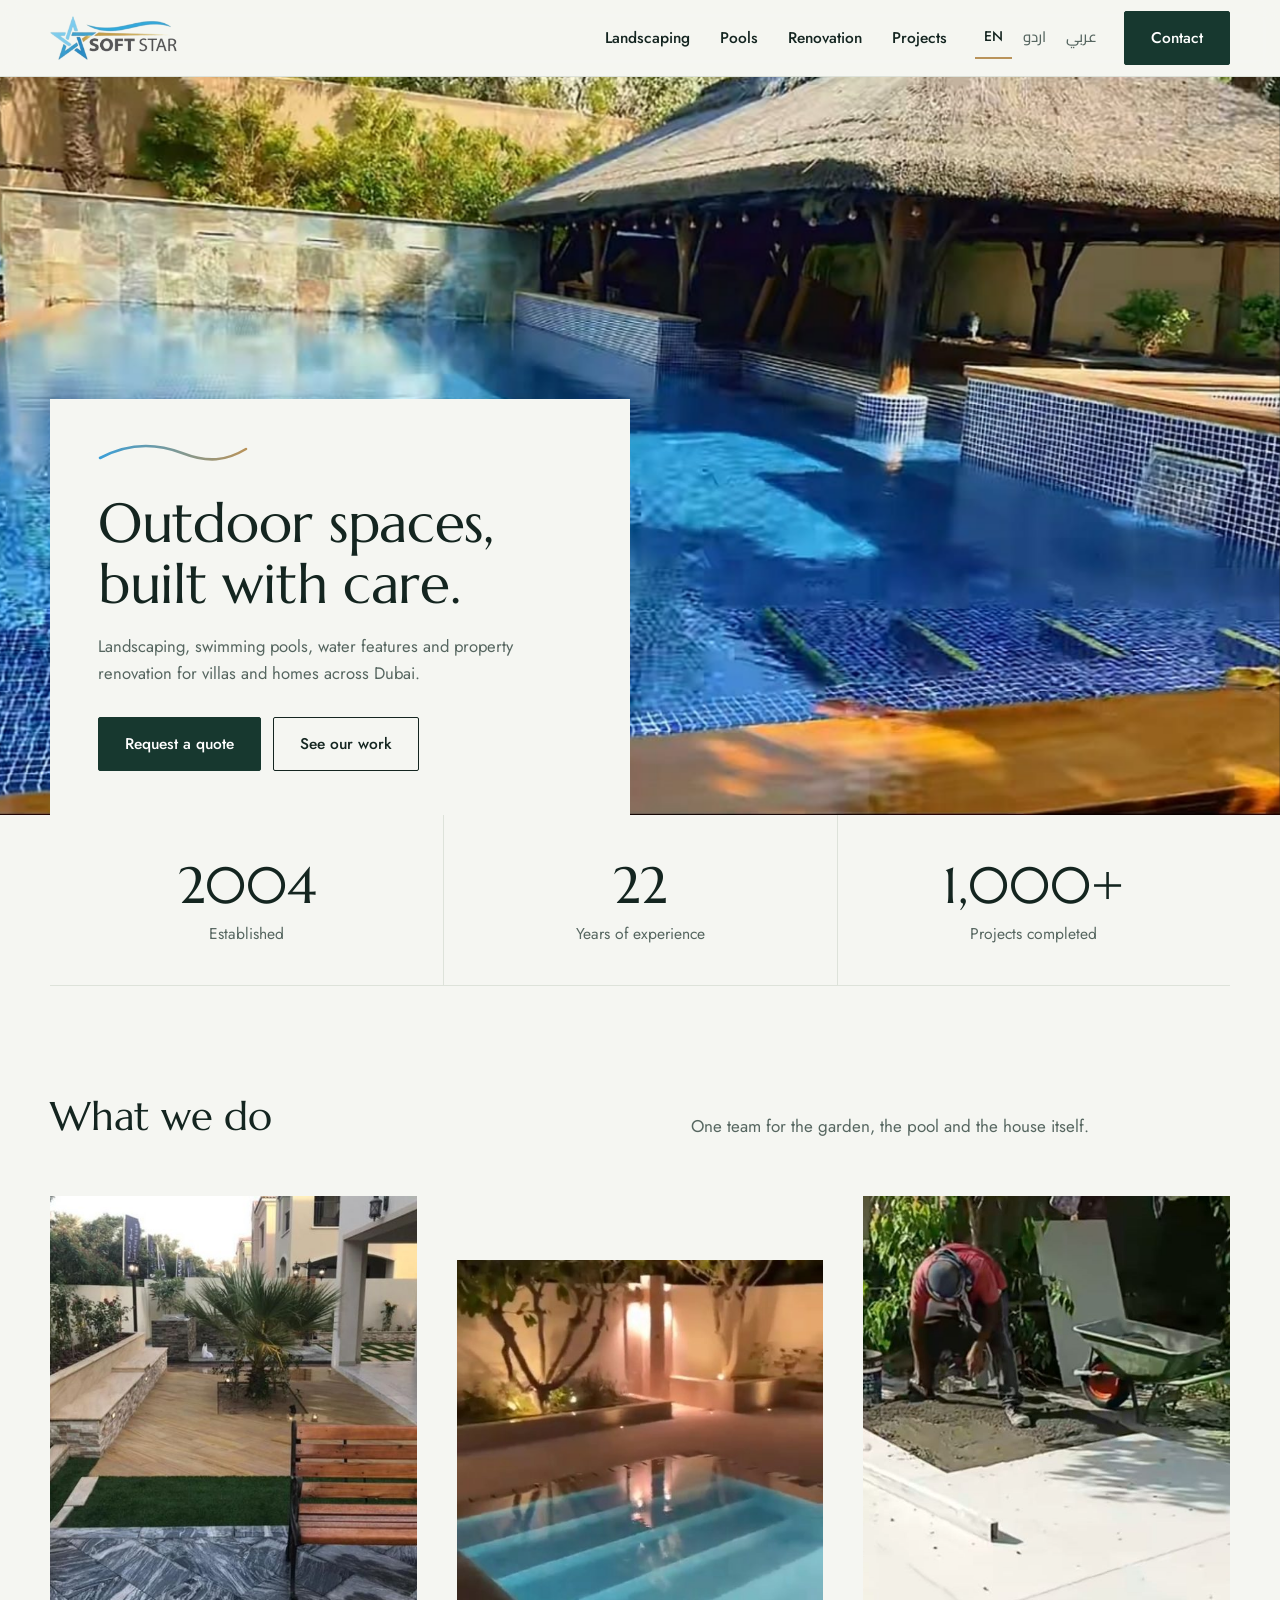
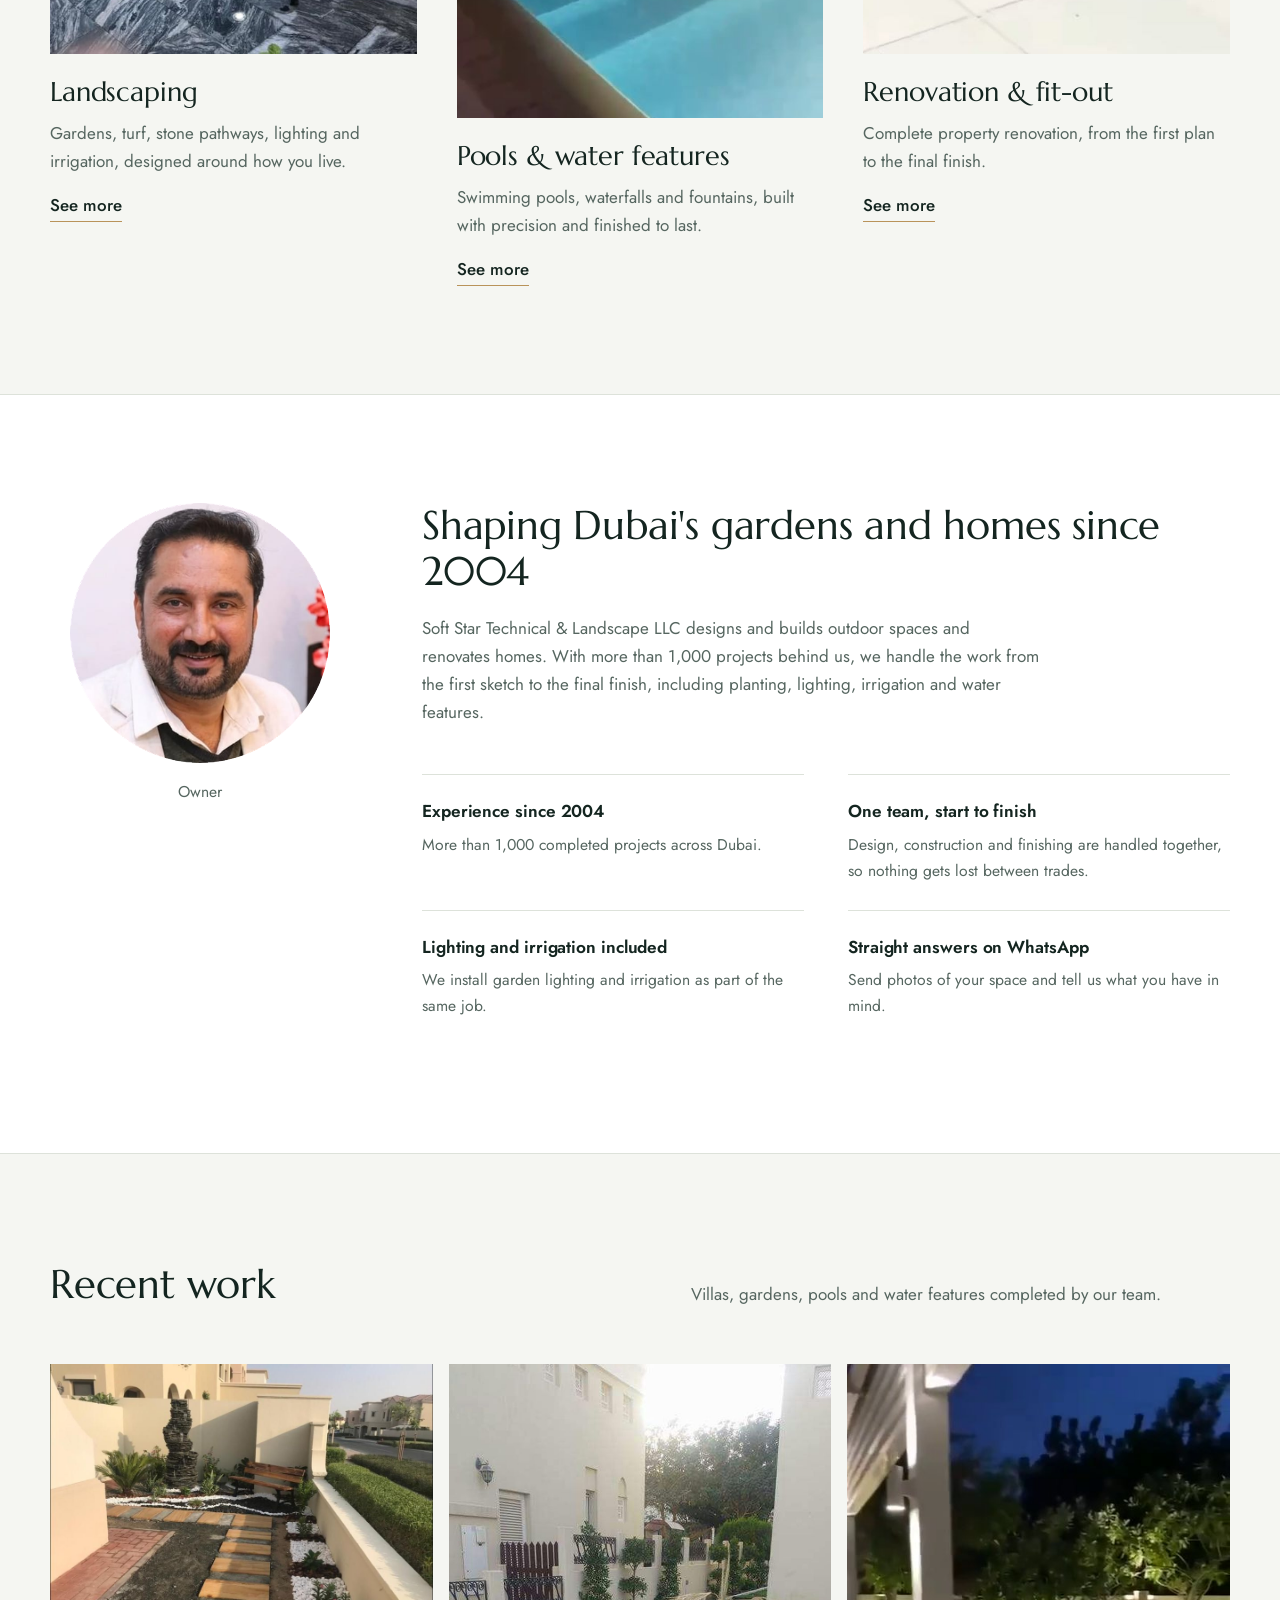
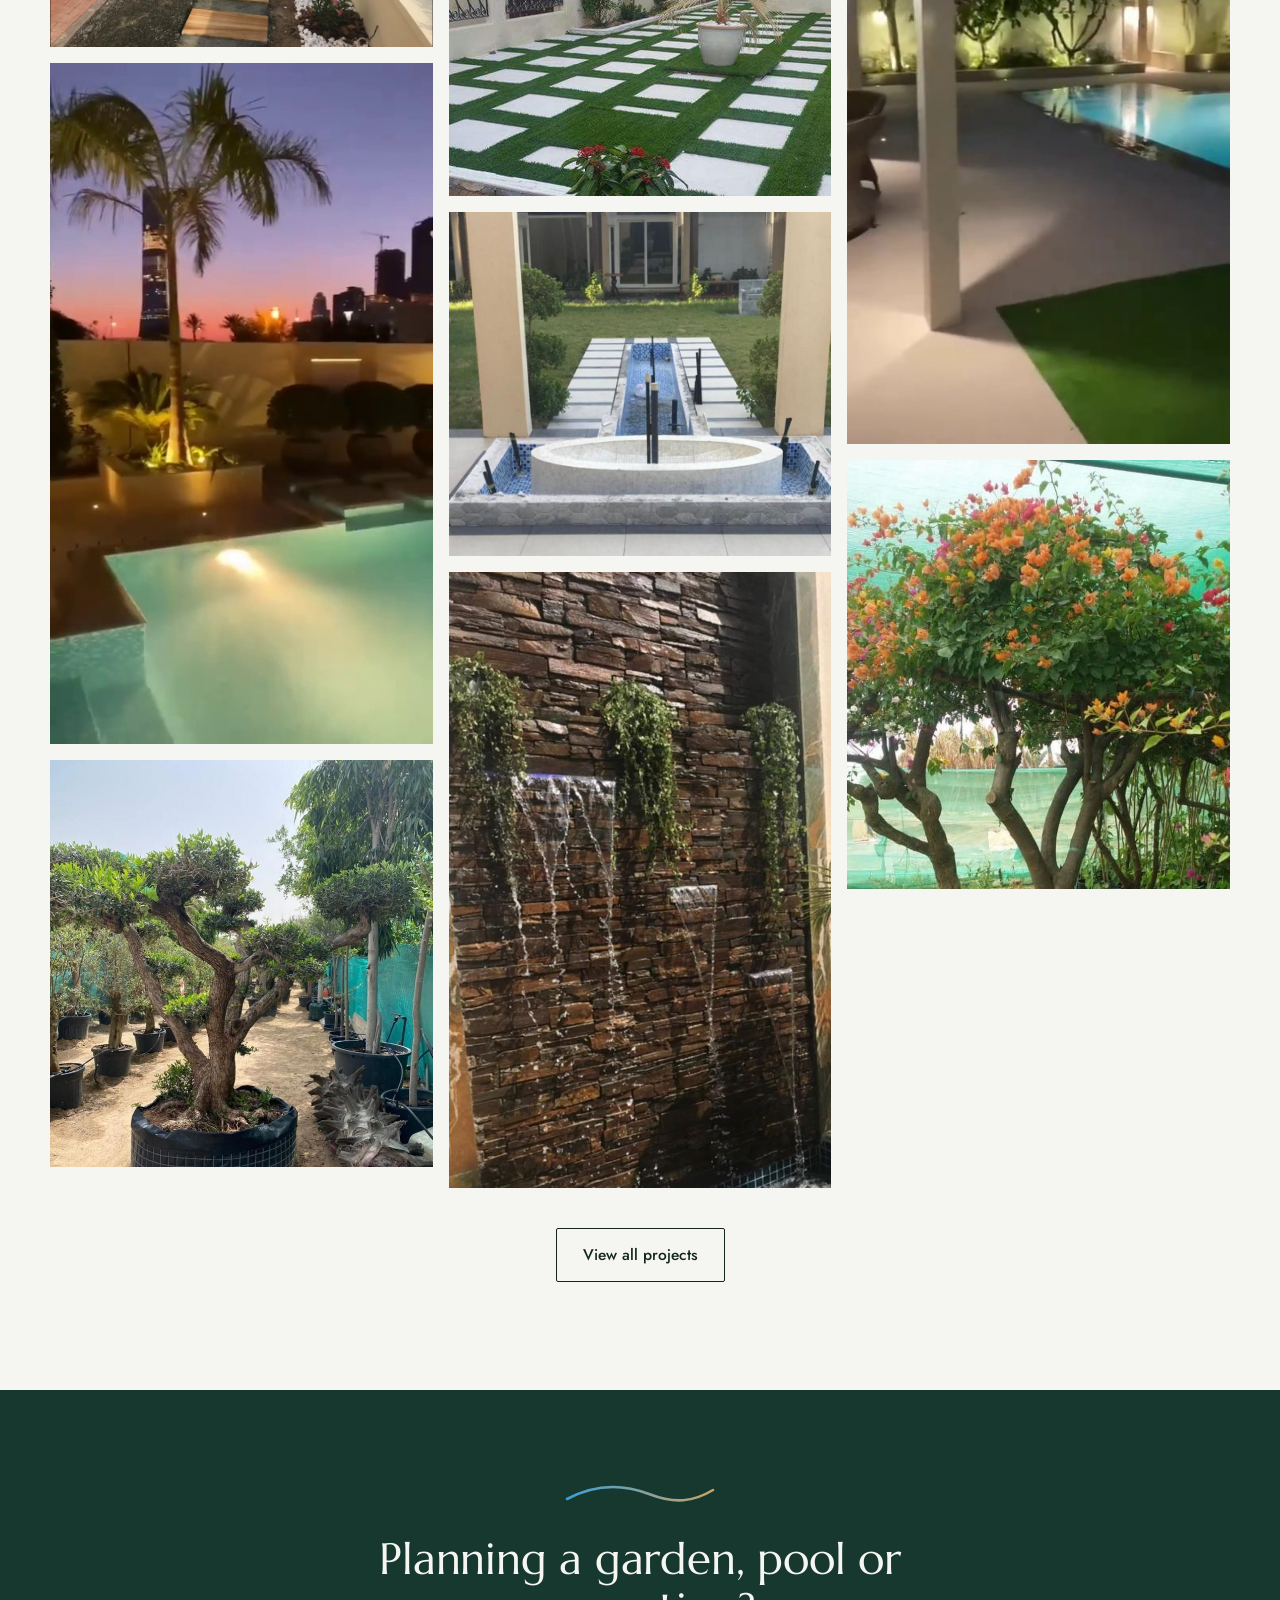
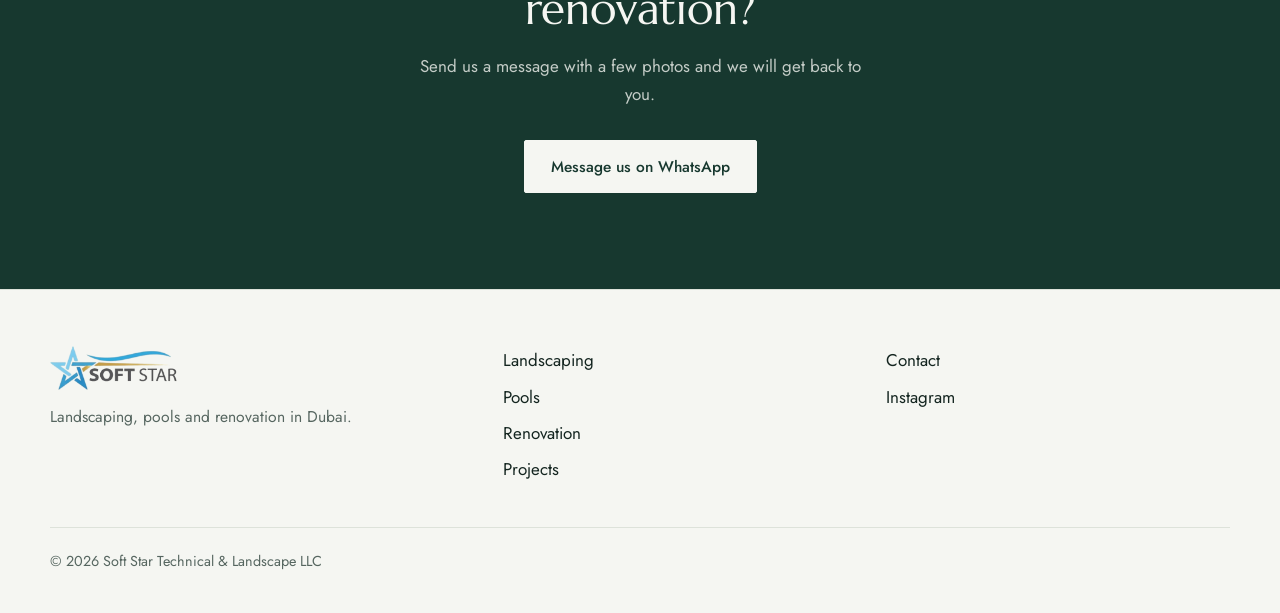
==== index.html @ 7d05a7c5 "Add files via upload" ====
<!DOCTYPE html>
<html lang="en" dir="ltr">
<head>
<meta charset="utf-8">
<meta name="viewport" content="width=device-width, initial-scale=1, viewport-fit=cover">
<title>Soft Star | Landscaping, Pools &amp; Renovation in Dubai</title>
<meta name="description" content="Soft Star Technical &amp; Landscape LLC: landscaping, swimming pools, water features and property renovation in Dubai since 2004.">
<link rel="icon" type="image/png" href="[data-uri]">
<link rel="preconnect" href="https://fonts.googleapis.com">
<link rel="preconnect" href="https://fonts.gstatic.com" crossorigin>
<link href="https://fonts.googleapis.com/css2?family=Cairo:wght@400;600;700&family=Jost:wght@300;400;500;600&family=Marcellus&family=Noto+Nastaliq+Urdu:wght@400;600&display=swap" rel="stylesheet">
<style>
:root{
  box-sizing:border-box;
  padding-top:env(safe-area-inset-top,0px);
  padding-bottom:env(safe-area-inset-bottom,0px);
  --bg:#F5F6F2; --surface:#FFFFFF; --ink:#142520; --muted:#566660; --line:#DDE2DA;
  --btn-bg:#17382F; --btn-ink:#FFFFFF; --band:#17382F; --band-ink:#F5F6F2;
  --aqua:#3B9FD8; --sand:#B9935A;
  --f-display:"Marcellus","Times New Roman",Georgia,serif;
  --f-body:"Jost","Helvetica Neue",Arial,sans-serif;
  --lh-body:1.65; --h1-scale:1;
}
@media (prefers-color-scheme: dark){
  :root:not([data-theme="light"]){
    --bg:#0E1815; --surface:#13211D; --ink:#EEF1EC; --muted:#A5B3AC; --line:#26362F;
    --btn-bg:#C9A468; --btn-ink:#14211D; --band:#0A1210; --band-ink:#EEF1EC;
  }
}
:root[data-theme="dark"]{
  --bg:#0E1815; --surface:#13211D; --ink:#EEF1EC; --muted:#A5B3AC; --line:#26362F;
  --btn-bg:#C9A468; --btn-ink:#14211D; --band:#0A1210; --band-ink:#EEF1EC;
}
html[lang="ar"]{ --f-display:"Cairo","Segoe UI",Tahoma,sans-serif; --f-body:"Cairo","Segoe UI",Tahoma,sans-serif; --lh-body:1.8; --h1-scale:.86; }
html[lang="ur"]{ --f-display:"Noto Nastaliq Urdu","Noto Naskh Arabic","Segoe UI",serif; --f-body:"Noto Nastaliq Urdu","Noto Naskh Arabic","Segoe UI",serif; --lh-body:2.15; --h1-scale:.72; }

*,*::before,*::after{box-sizing:inherit}
html{scroll-behavior:smooth;scroll-padding-top:calc(env(safe-area-inset-top,0px) + 84px);-webkit-text-size-adjust:100%}
body{margin:0;background:var(--bg);color:var(--ink);font-family:var(--f-body);font-size:17px;line-height:var(--lh-body);-webkit-font-smoothing:antialiased}
img{display:block;max-width:100%}
a{color:inherit}
h1,h2,h3{font-family:var(--f-display);font-weight:400;margin:0;letter-spacing:-.005em}
html[lang="ar"] h1,html[lang="ar"] h2,html[lang="ar"] h3{font-weight:600;letter-spacing:0}
html[lang="ur"] h1,html[lang="ur"] h2,html[lang="ur"] h3{letter-spacing:0}
p{margin:0}
:focus-visible{outline:2px solid var(--aqua);outline-offset:3px}
.wrap{width:min(1180px,100% - 48px);margin-inline:auto}

/* header */
.site-header{position:sticky;top:env(safe-area-inset-top,0px);z-index:50;background:color-mix(in srgb,var(--bg) 93%,transparent);backdrop-filter:blur(10px);-webkit-backdrop-filter:blur(10px);border-bottom:1px solid var(--line)}
.bar{display:flex;align-items:center;gap:28px;min-height:76px}
.brand{display:flex;align-items:center;flex:none;text-decoration:none}
.brand img{height:44px;width:auto}
:root[data-theme="dark"] .brand img,
:root[data-theme="dark"] .foot-logo img{background:#F5F6F2;padding:6px 10px;border-radius:2px}
@media (prefers-color-scheme: dark){
  :root:not([data-theme="light"]) .brand img,
  :root:not([data-theme="light"]) .foot-logo img{background:#F5F6F2;padding:6px 10px;border-radius:2px}
}
.nav{display:flex;align-items:center;gap:30px;margin-inline-start:auto}
.nav a{text-decoration:none;font-size:15.5px;font-weight:500;color:var(--ink);padding:6px 0;border-bottom:1px solid transparent}
.nav a:hover,.nav a[aria-current="page"]{border-bottom-color:var(--sand)}
.tools{display:flex;align-items:center;gap:18px}
.lang{display:flex;align-items:center;gap:2px}
.lang button{font:inherit;font-size:14px;font-weight:500;background:none;border:0;color:var(--muted);padding:8px 9px;cursor:pointer;border-bottom:2px solid transparent}
.lang button[aria-pressed="true"]{color:var(--ink);border-bottom-color:var(--sand)}
.lang button[data-lang="ar"],.lang button[data-lang="ur"]{font-family:"Cairo","Noto Naskh Arabic",sans-serif;font-size:15px}
.btn{display:inline-block;font-family:var(--f-body);font-size:15.5px;font-weight:500;text-decoration:none;background:var(--btn-bg);color:var(--btn-ink);padding:13px 26px;border-radius:2px;border:1px solid var(--btn-bg);cursor:pointer;transition:background-color .2s,color .2s}
.btn:hover{background:transparent;color:var(--ink)}
.btn.ghost{background:transparent;color:var(--ink);border-color:var(--ink)}
.btn.ghost:hover{background:var(--ink);color:var(--bg)}
.burger{display:none;background:none;border:1px solid var(--line);border-radius:2px;width:44px;height:44px;cursor:pointer;color:var(--ink)}
.burger span,.burger span::before,.burger span::after{display:block;width:18px;height:2px;background:currentColor;margin:auto;position:relative;content:""}
.burger span::before{position:absolute;top:-6px;left:0}
.burger span::after{position:absolute;top:6px;left:0}

/* hero */
.hero{position:relative;overflow:hidden;background:#0c1b17}
.hero-img{width:100%;height:clamp(520px,82vh,780px);object-fit:cover;object-position:center 38%;animation:settle 2.6s cubic-bezier(.2,.7,.2,1) both}
@keyframes settle{from{transform:scale(1.07)}to{transform:scale(1)}}
.hero-panel{position:absolute;bottom:0;left:max(24px,calc((100vw - 1180px)/2));width:min(580px,calc(100% - 48px));background:var(--bg);padding:46px 48px 44px}
.swoosh{width:150px;height:18px;margin-bottom:22px;overflow:visible}
.swoosh path{fill:none;stroke:url(#sw);stroke-width:2.6;stroke-linecap:round;stroke-dasharray:260;stroke-dashoffset:260;animation:draw 1.8s .5s cubic-bezier(.4,.1,.2,1) forwards}
@keyframes draw{to{stroke-dashoffset:0}}
[dir="rtl"] .swoosh{transform:scaleX(-1)}
.hero h1{font-size:calc(clamp(2.3rem,4.3vw,3.9rem) * var(--h1-scale));line-height:1.1}
html[lang="ur"] .hero h1{line-height:1.7}
.hero .sub{margin-top:18px;color:var(--muted);font-size:1.04rem;max-width:46ch}
.hero .cta{margin-top:30px;display:flex;flex-wrap:wrap;gap:12px}

/* stats */
.stats{display:grid;grid-template-columns:repeat(3,1fr);border-bottom:1px solid var(--line)}
.stat{padding:42px 16px 38px;text-align:center}
.stat + .stat{border-inline-start:1px solid var(--line)}
.stat b{display:block;direction:ltr;unicode-bidi:isolate;font-family:"Marcellus","Times New Roman",serif;font-weight:400;font-size:clamp(2.2rem,4vw,3.3rem);line-height:1.1}
.stat span{display:block;margin-top:8px;color:var(--muted);font-size:.98rem}

/* sections */
.section{padding:108px 0}
.section-head{display:grid;grid-template-columns:1.1fr 1fr;gap:48px;align-items:end;margin-bottom:56px}
.section-head h2,.about h2{font-size:clamp(1.9rem,3.1vw,2.9rem);line-height:1.15}
html[lang="ur"] .section-head h2,html[lang="ur"] .about h2{line-height:1.7}
.section-head p{color:var(--muted)}

/* services */
.svc-grid{display:grid;grid-template-columns:repeat(3,1fr);gap:40px}
.svc figure{margin:0 0 22px;aspect-ratio:4/5;overflow:hidden;background:var(--line)}
.svc img{width:100%;height:100%;object-fit:cover}
.svc h3{font-size:1.7rem;line-height:1.2}
html[lang="ur"] .svc h3{line-height:1.7}
.svc p{margin-top:10px;color:var(--muted);max-width:36ch}
.svc a.more{display:inline-block;margin-top:16px;font-weight:500;text-decoration:none;border-bottom:1px solid var(--sand);padding-bottom:2px}
@media (min-width:901px){ .svc:nth-child(2){margin-top:64px} }

/* about */
.about-wrap{background:var(--surface);border-top:1px solid var(--line);border-bottom:1px solid var(--line)}
.about{display:grid;grid-template-columns:300px 1fr;gap:72px;align-items:start}
.owner{text-align:center}
.owner img{width:260px;height:260px;border-radius:50%;margin-inline:auto;object-fit:cover}
.owner figcaption{margin-top:16px;color:var(--muted);font-size:.98rem}
.about .lead{margin-top:20px;max-width:62ch;color:var(--muted)}
.why{margin-top:48px;display:grid;grid-template-columns:1fr 1fr;gap:0 44px}
.why div{border-top:1px solid var(--line);padding:22px 0 26px}
.why h3{font-family:var(--f-body);font-size:1.08rem;font-weight:600}
html[lang="ur"] .why h3,html[lang="ar"] .why h3{font-family:var(--f-body)}
.why p{margin-top:6px;color:var(--muted);font-size:.98rem}

/* projects */
.masonry{column-count:3;column-gap:16px}
.tile{display:block;width:100%;margin:0 0 16px;padding:0;border:0;background:var(--line);cursor:zoom-in;break-inside:avoid;overflow:hidden}
.tile img{width:100%;height:auto}
.proj-foot{margin-top:40px;text-align:center}

/* cta */
.band{background:var(--band);color:var(--band-ink);padding:96px 0;text-align:center}
.band .swoosh{margin-inline:auto;stroke-dashoffset:0}
.band .swoosh path{animation:none;stroke-dashoffset:0}
.band h2{font-size:clamp(1.9rem,3.4vw,3rem);line-height:1.15;max-width:20ch;margin-inline:auto}
html[lang="ur"] .band h2{line-height:1.7}
.band p{margin:18px auto 0;max-width:46ch;color:color-mix(in srgb,var(--band-ink) 78%,transparent)}
.band .btn{margin-top:32px;background:var(--band-ink);color:var(--band);border-color:var(--band-ink)}
.band .btn:hover{background:transparent;color:var(--band-ink)}

/* footer */
footer{padding:56px 0 40px;border-top:1px solid var(--line)}
.foot{display:grid;grid-template-columns:1.2fr 1fr 1fr;gap:40px;align-items:start}
.foot-logo img{height:44px;width:auto}
.foot p{margin-top:14px;color:var(--muted);max-width:34ch;font-size:.98rem}
.foot ul{list-style:none;margin:0;padding:0;display:grid;gap:8px}
.foot a{text-decoration:none}
.foot a:hover{text-decoration:underline;text-underline-offset:3px}
.legal{margin-top:44px;padding-top:22px;border-top:1px solid var(--line);color:var(--muted);font-size:.9rem}

/* lightbox */
.lb{position:fixed;inset:0;z-index:100;background:rgba(8,14,12,.93);display:none;align-items:center;justify-content:center;padding:24px}
.lb.open{display:flex}
.lb img{max-width:92vw;max-height:86vh;width:auto;height:auto;object-fit:contain}
.lb button{position:absolute;background:rgba(255,255,255,.12);color:#fff;border:0;width:48px;height:48px;border-radius:50%;font-size:22px;cursor:pointer}
.lb button:hover{background:rgba(255,255,255,.24)}
.lb .x{top:max(18px,env(safe-area-inset-top,0px));inset-inline-end:18px}
.lb .p{inset-inline-start:18px;top:50%;transform:translateY(-50%)}
.lb .n{inset-inline-end:18px;top:50%;transform:translateY(-50%)}
[dir="rtl"] .lb .p,[dir="rtl"] .lb .n{scale:-1 1}

/* responsive */
@media (max-width:1000px){
  .section{padding:84px 0}
  .about{grid-template-columns:1fr;gap:36px}
  .masonry{column-count:2}
}
@media (max-width:900px){
  .burger{display:block}
  .nav{position:absolute;top:100%;inset-inline:0;background:var(--bg);flex-direction:column;align-items:stretch;gap:0;padding:8px 24px 20px;border-bottom:1px solid var(--line);display:none;margin:0}
  .nav.open{display:flex}
  .nav a{padding:14px 0;border-bottom:1px solid var(--line);font-size:17px}
  .nav .btn{margin-top:16px;text-align:center}
  .bar{gap:12px}
  .tools{margin-inline-start:auto;gap:8px}
  .hide-m{display:none}
  .section-head{grid-template-columns:1fr;gap:14px;margin-bottom:40px}
  .svc-grid{grid-template-columns:1fr;gap:48px}
  .svc figure{aspect-ratio:4/3}
  .hero-img{height:clamp(320px,54vh,460px)}
  .hero-panel{position:static;width:100%;padding:34px 24px 38px}
  .stat{padding:30px 8px 26px}
  .stat span{font-size:.88rem}
  .foot{grid-template-columns:1fr;gap:28px}
}
@media (max-width:560px){
  .why{grid-template-columns:1fr}
  .masonry{column-gap:10px}
  .tile{margin-bottom:10px}
  .brand img{height:38px}
  .lang button{padding:8px 6px;font-size:13px}
}
@media (prefers-reduced-motion:reduce){
  .hero-img{animation:none}
  .swoosh path{animation:none;stroke-dashoffset:0}
  html{scroll-behavior:auto}
}
</style>
</head>
<body>

<header class="site-header">
  <div class="wrap bar">
    <a class="brand" href="#top" aria-label="Soft Star"><img src="[data-uri]" alt="Soft Star"></a>
    <nav class="nav" id="nav" aria-label="Main">
      <!-- Links go to Home sections for now; they will point to their own pages once those are built. -->
      <a href="landscaping.html" data-i18n="nav.landscaping">Landscaping</a>
      <a href="#services" data-i18n="nav.pools">Pools</a>
      <a href="#services" data-i18n="nav.renovation">Renovation</a>
      <a href="#projects" data-i18n="nav.projects">Projects</a>
      <a class="btn hide-d wa" href="#" data-i18n="nav.contact" style="display:none">Contact</a>
    </nav>
    <div class="tools">
      <div class="lang" role="group" aria-label="Language">
        <button type="button" data-lang="en" aria-pressed="true">EN</button>
        <button type="button" data-lang="ur" lang="ur" aria-pressed="false">اردو</button>
        <button type="button" data-lang="ar" lang="ar" aria-pressed="false">عربي</button>
      </div>
      <a class="btn hide-m wa" href="#" data-i18n="nav.contact">Contact</a>
      <button class="burger" id="burger" type="button" aria-label="Menu" aria-expanded="false" aria-controls="nav"><span></span></button>
    </div>
  </div>
</header>

<main id="top">
  <section class="hero">
    <img class="hero-img" src="[data-uri]" alt="Swimming pool with a thatched gazebo, built by Soft Star" data-i18n-alt="hero.alt" width="1342" height="756">
    <div class="hero-panel">
      <svg class="swoosh" viewBox="0 0 150 18" aria-hidden="true">
        <defs><linearGradient id="sw" x1="0" x2="1"><stop offset="0" stop-color="#3B9FD8"/><stop offset="1" stop-color="#B9935A"/></linearGradient></defs>
        <path d="M2 13 C 30 -2, 58 -2, 84 8 S 128 16, 148 4"/>
      </svg>
      <h1 data-i18n="hero.title">Outdoor spaces, built with care.</h1>
      <p class="sub" data-i18n="hero.sub">Landscaping, swimming pools, water features and property renovation for villas and homes across Dubai.</p>
      <div class="cta">
        <a class="btn wa" href="#" data-i18n="hero.cta1">Request a quote</a>
        <a class="btn ghost" href="#projects" data-i18n="hero.cta2">See our work</a>
      </div>
    </div>
  </section>

  <div class="wrap">
    <div class="stats">
      <div class="stat"><b>2004</b><span data-i18n="stat.est">Established</span></div>
      <div class="stat"><b data-years>22</b><span data-i18n="stat.years">Years of experience</span></div>
      <div class="stat"><b>1,000+</b><span data-i18n="stat.projects">Projects completed</span></div>
    </div>
  </div>

  <section class="section" id="services">
    <div class="wrap">
      <div class="section-head">
        <h2 data-i18n="svc.title">What we do</h2>
        <p data-i18n="svc.intro">One team for the garden, the pool and the house itself.</p>
      </div>
      <div class="svc-grid">
        <article class="svc">
          <figure><img src="[data-uri]" alt="Villa garden with sandstone paving, a bench and lantern" data-i18n-alt="svc1.alt" loading="lazy"></figure>
          <h3 data-i18n="svc1.title">Landscaping</h3>
          <p data-i18n="svc1.text">Gardens, turf, stone pathways, lighting and irrigation, designed around how you live.</p>
          <a class="more" href="landscaping.html" data-i18n="svc.more">See more</a>
        </article>
        <article class="svc">
          <figure><img src="[data-uri]" alt="Swimming pool lit at dusk" data-i18n-alt="svc2.alt" loading="lazy" style="object-position:center 70%"></figure>
          <h3 data-i18n="svc2.title">Pools &amp; water features</h3>
          <p data-i18n="svc2.text">Swimming pools, waterfalls and fountains, built with precision and finished to last.</p>
          <a class="more" href="#projects" data-i18n="svc.more">See more</a>
        </article>
        <article class="svc">
          <figure><img src="[data-uri]" alt="Our team laying large porcelain tiles" data-i18n-alt="svc3.alt" loading="lazy"></figure>
          <h3 data-i18n="svc3.title">Renovation &amp; fit-out</h3>
          <p data-i18n="svc3.text">Complete property renovation, from the first plan to the final finish.</p>
          <a class="more" href="#projects" data-i18n="svc.more">See more</a>
        </article>
      </div>
    </div>
  </section>

  <section class="about-wrap" id="about">
    <div class="wrap section">
      <div class="about">
        <figure class="owner" style="margin:0">
          <img src="[data-uri]" alt="Owner of Soft Star" data-i18n-alt="about.alt" loading="lazy">
          <figcaption data-i18n="about.caption">Owner</figcaption>
        </figure>
        <div>
          <h2 data-i18n="about.title">Shaping Dubai's gardens and homes since 2004</h2>
          <p class="lead" data-i18n="about.text">Soft Star Technical &amp; Landscape LLC designs and builds outdoor spaces and renovates homes. With more than 1,000 projects behind us, we handle the work from the first sketch to the final finish, including planting, lighting, irrigation and water features.</p>
          <div class="why">
            <div><h3 data-i18n="why1.t">Experience since 2004</h3><p data-i18n="why1.p">More than 1,000 completed projects across Dubai.</p></div>
            <div><h3 data-i18n="why2.t">One team, start to finish</h3><p data-i18n="why2.p">Design, construction and finishing are handled together, so nothing gets lost between trades.</p></div>
            <div><h3 data-i18n="why3.t">Lighting and irrigation included</h3><p data-i18n="why3.p">We install garden lighting and irrigation as part of the same job.</p></div>
            <div><h3 data-i18n="why4.t">Straight answers on WhatsApp</h3><p data-i18n="why4.p">Send photos of your space and tell us what you have in mind.</p></div>
          </div>
        </div>
      </div>
    </div>
  </section>

  <section class="section" id="projects">
    <div class="wrap">
      <div class="section-head">
        <h2 data-i18n="proj.title">Recent work</h2>
        <p data-i18n="proj.intro">Villas, gardens, pools and water features completed by our team.</p>
      </div>
      <div class="masonry" id="gallery">
        <button class="tile" type="button"><img src="[data-uri]" alt="Stone path, white pebble beds and a slate fountain" data-i18n-alt="g1.alt" loading="lazy"></button>
        <button class="tile" type="button"><img src="[data-uri]" alt="Pool and garden lit at sunset" data-i18n-alt="g2.alt" loading="lazy"></button>
        <button class="tile" type="button"><img src="[data-uri]" alt="Shaped olive trees in large pots" data-i18n-alt="g3.alt" loading="lazy"></button>
        <button class="tile" type="button"><img src="[data-uri]" alt="Artificial turf with white paving slabs" data-i18n-alt="g4.alt" loading="lazy"></button>
        <button class="tile" type="button"><img src="[data-uri]" alt="Tiled fountain and water channel" data-i18n-alt="g5.alt" loading="lazy"></button>
        <button class="tile" type="button"><img src="[data-uri]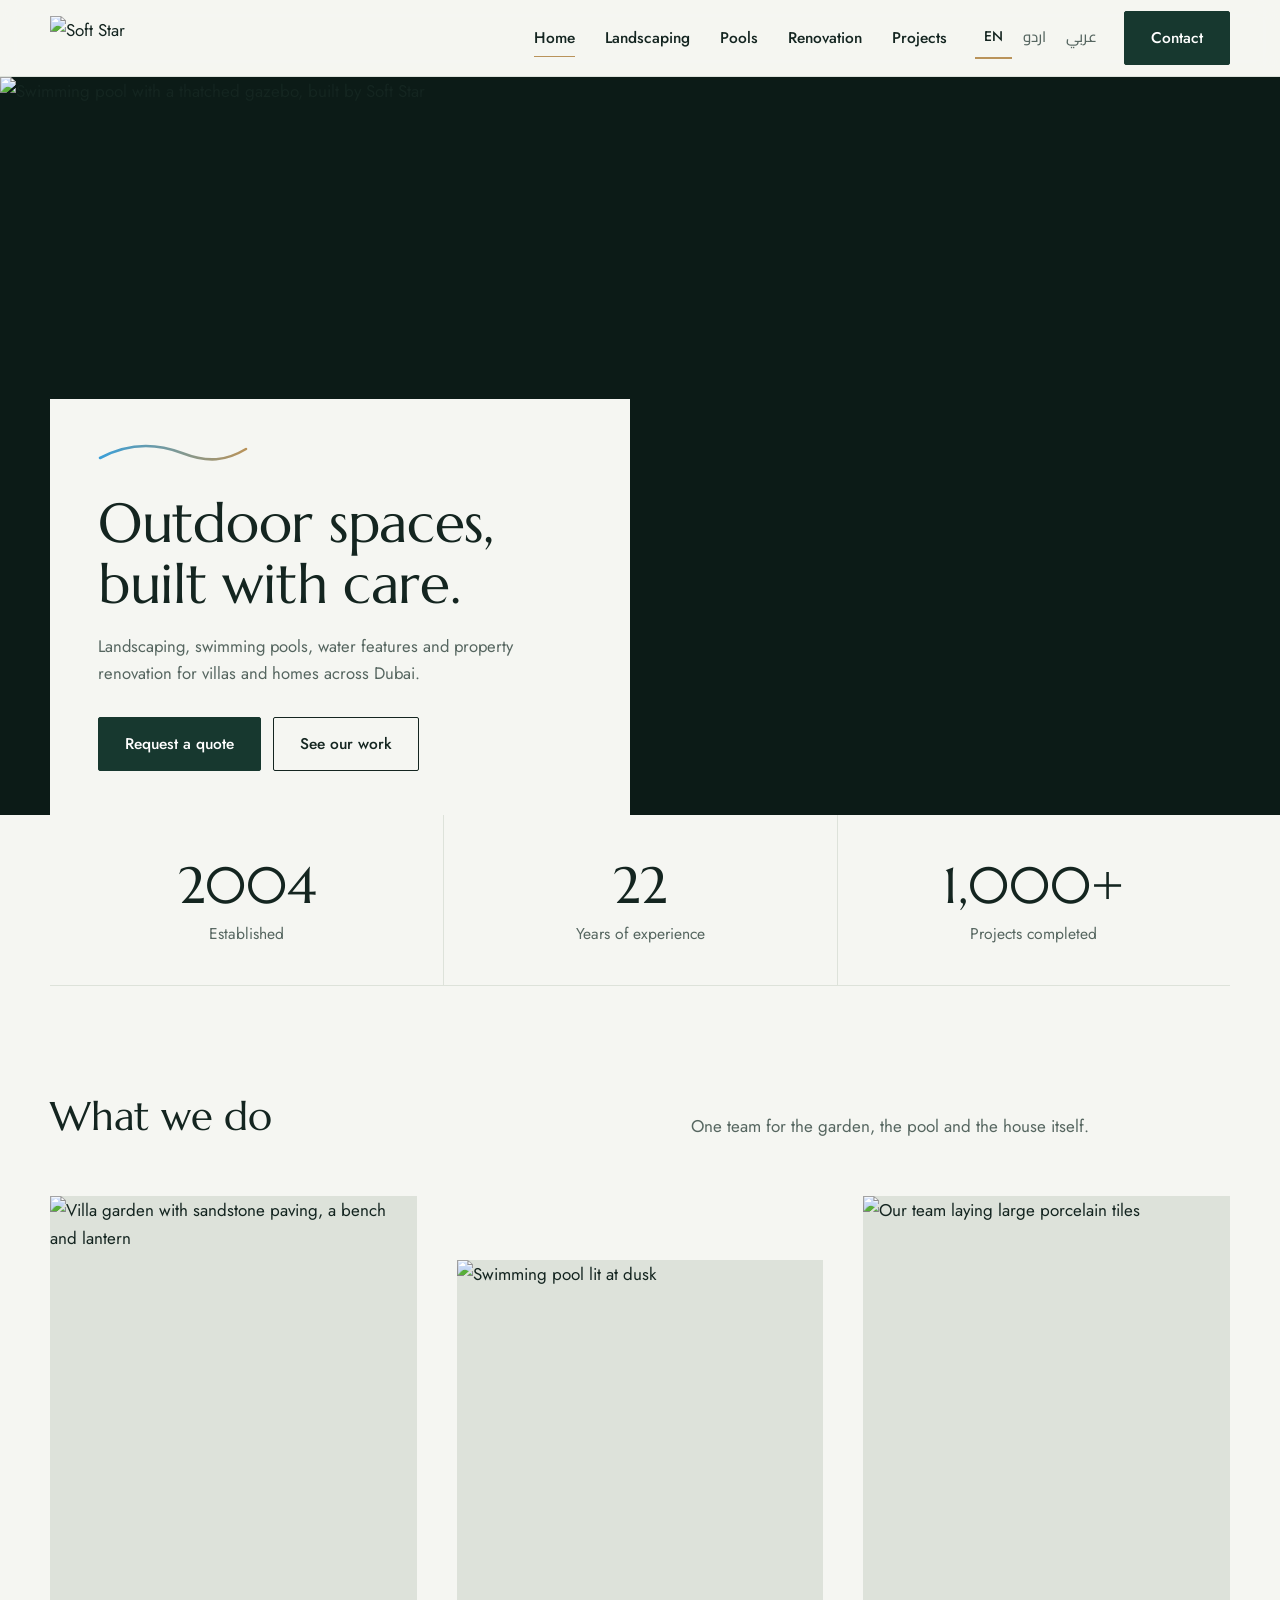
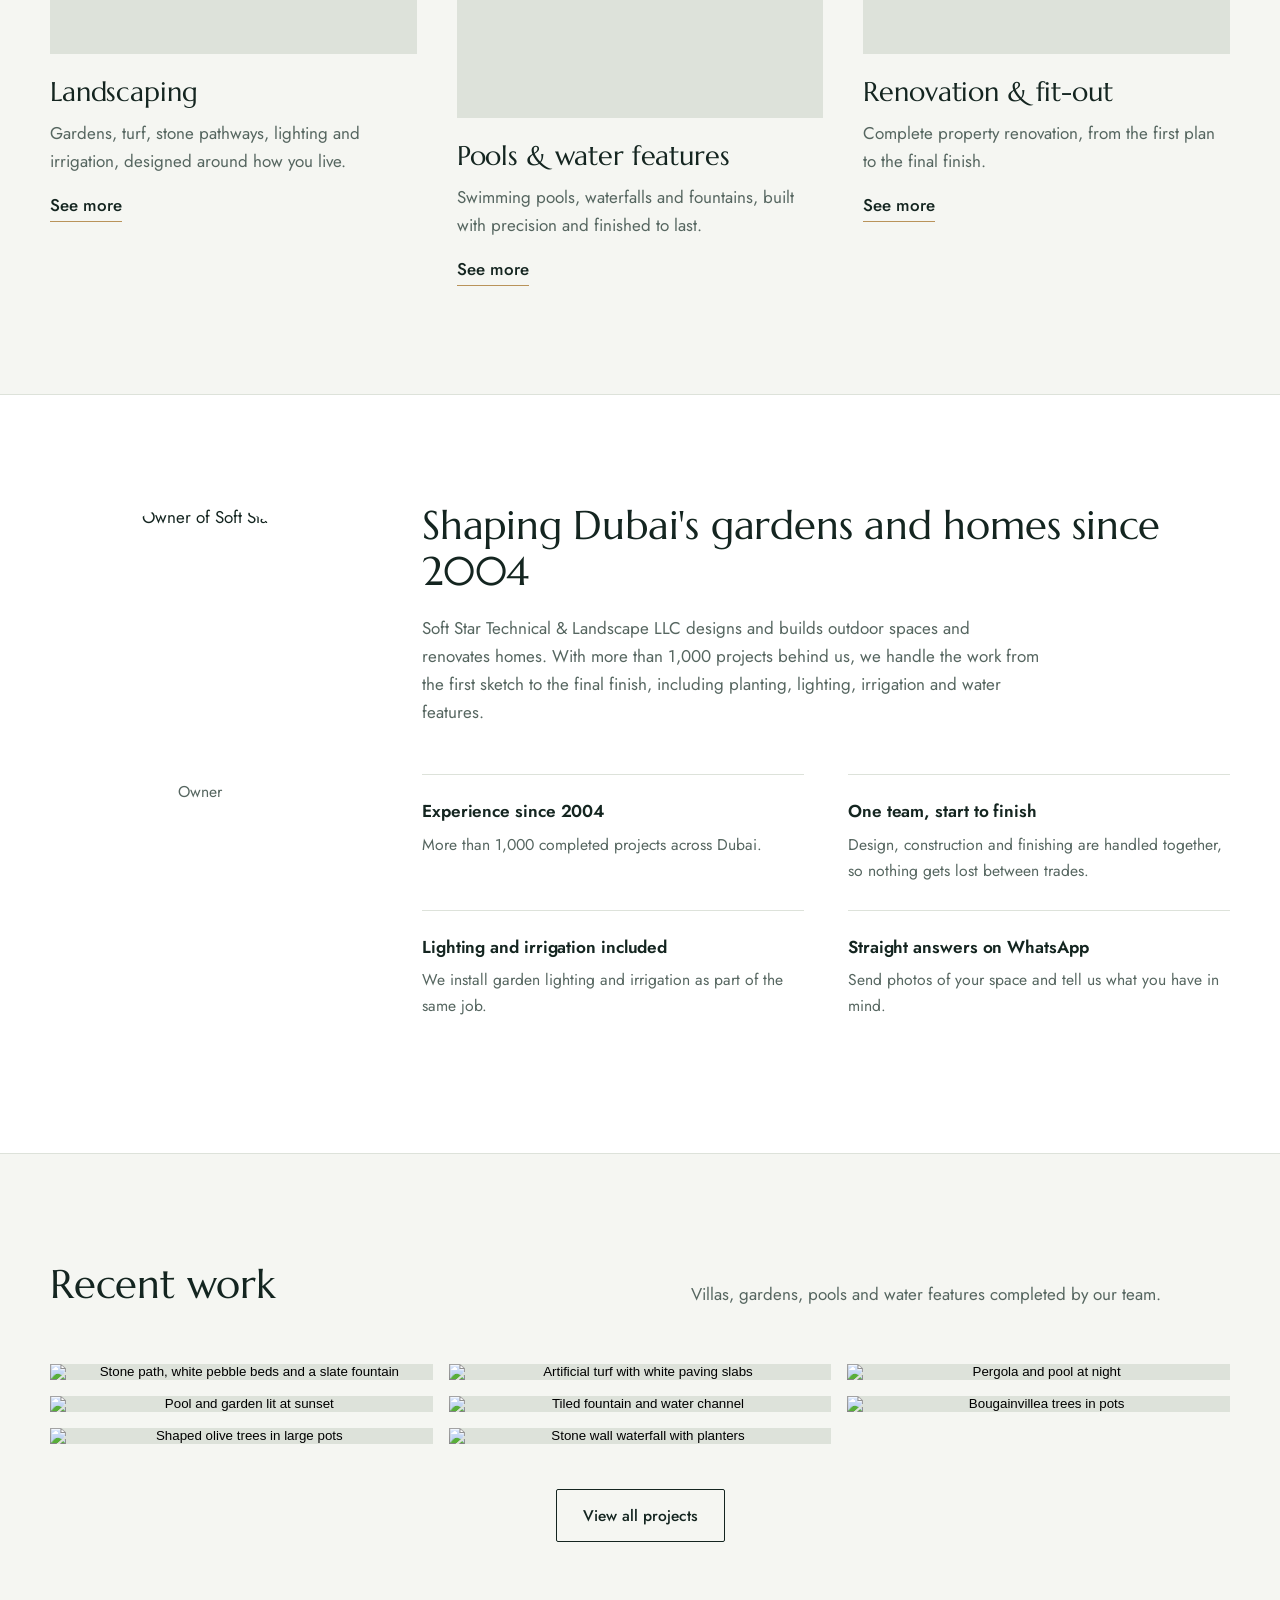
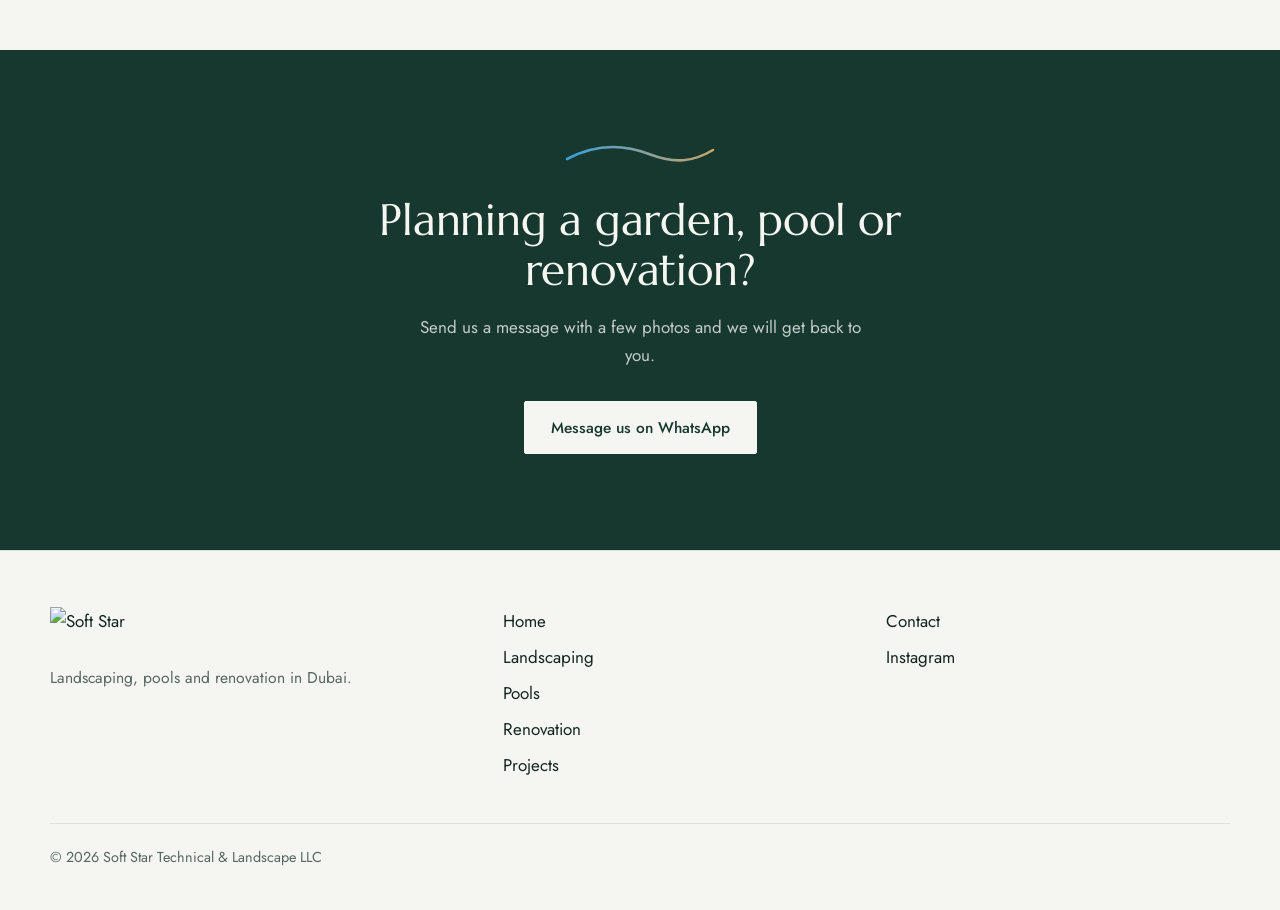
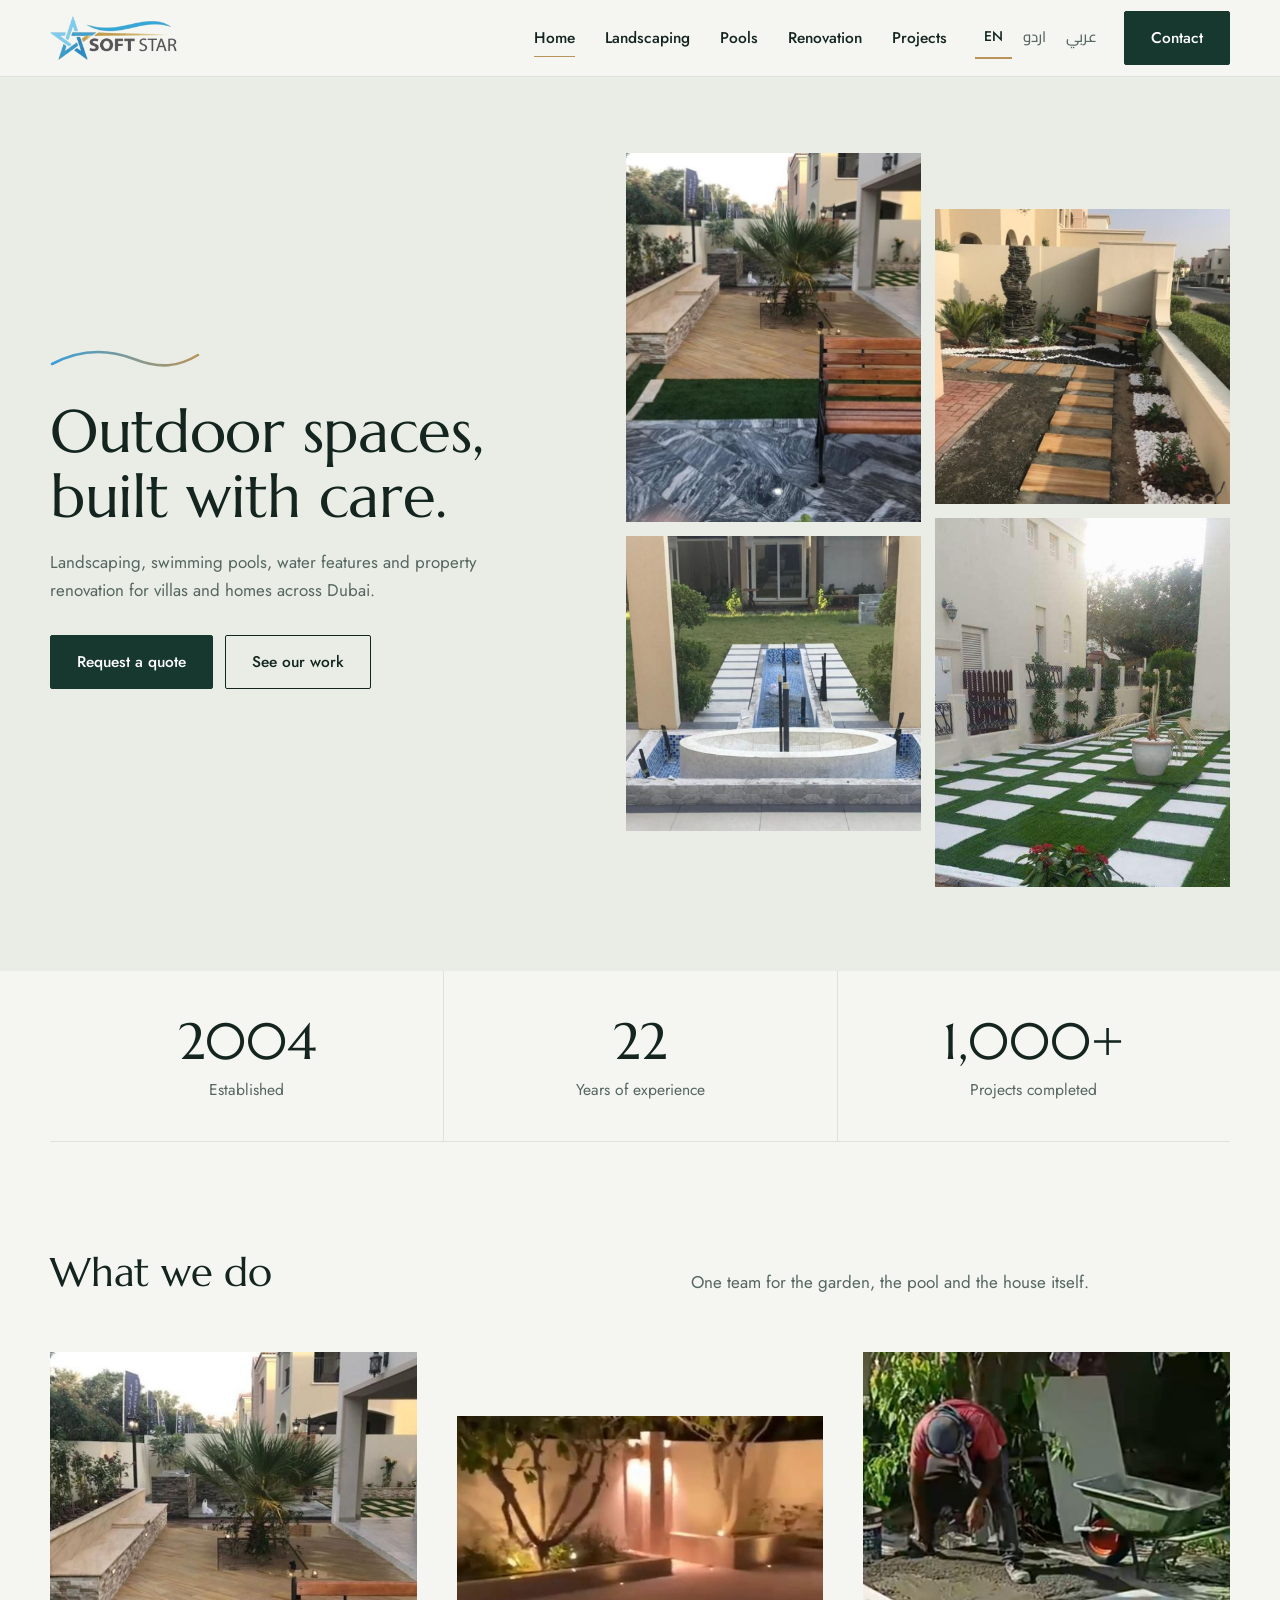
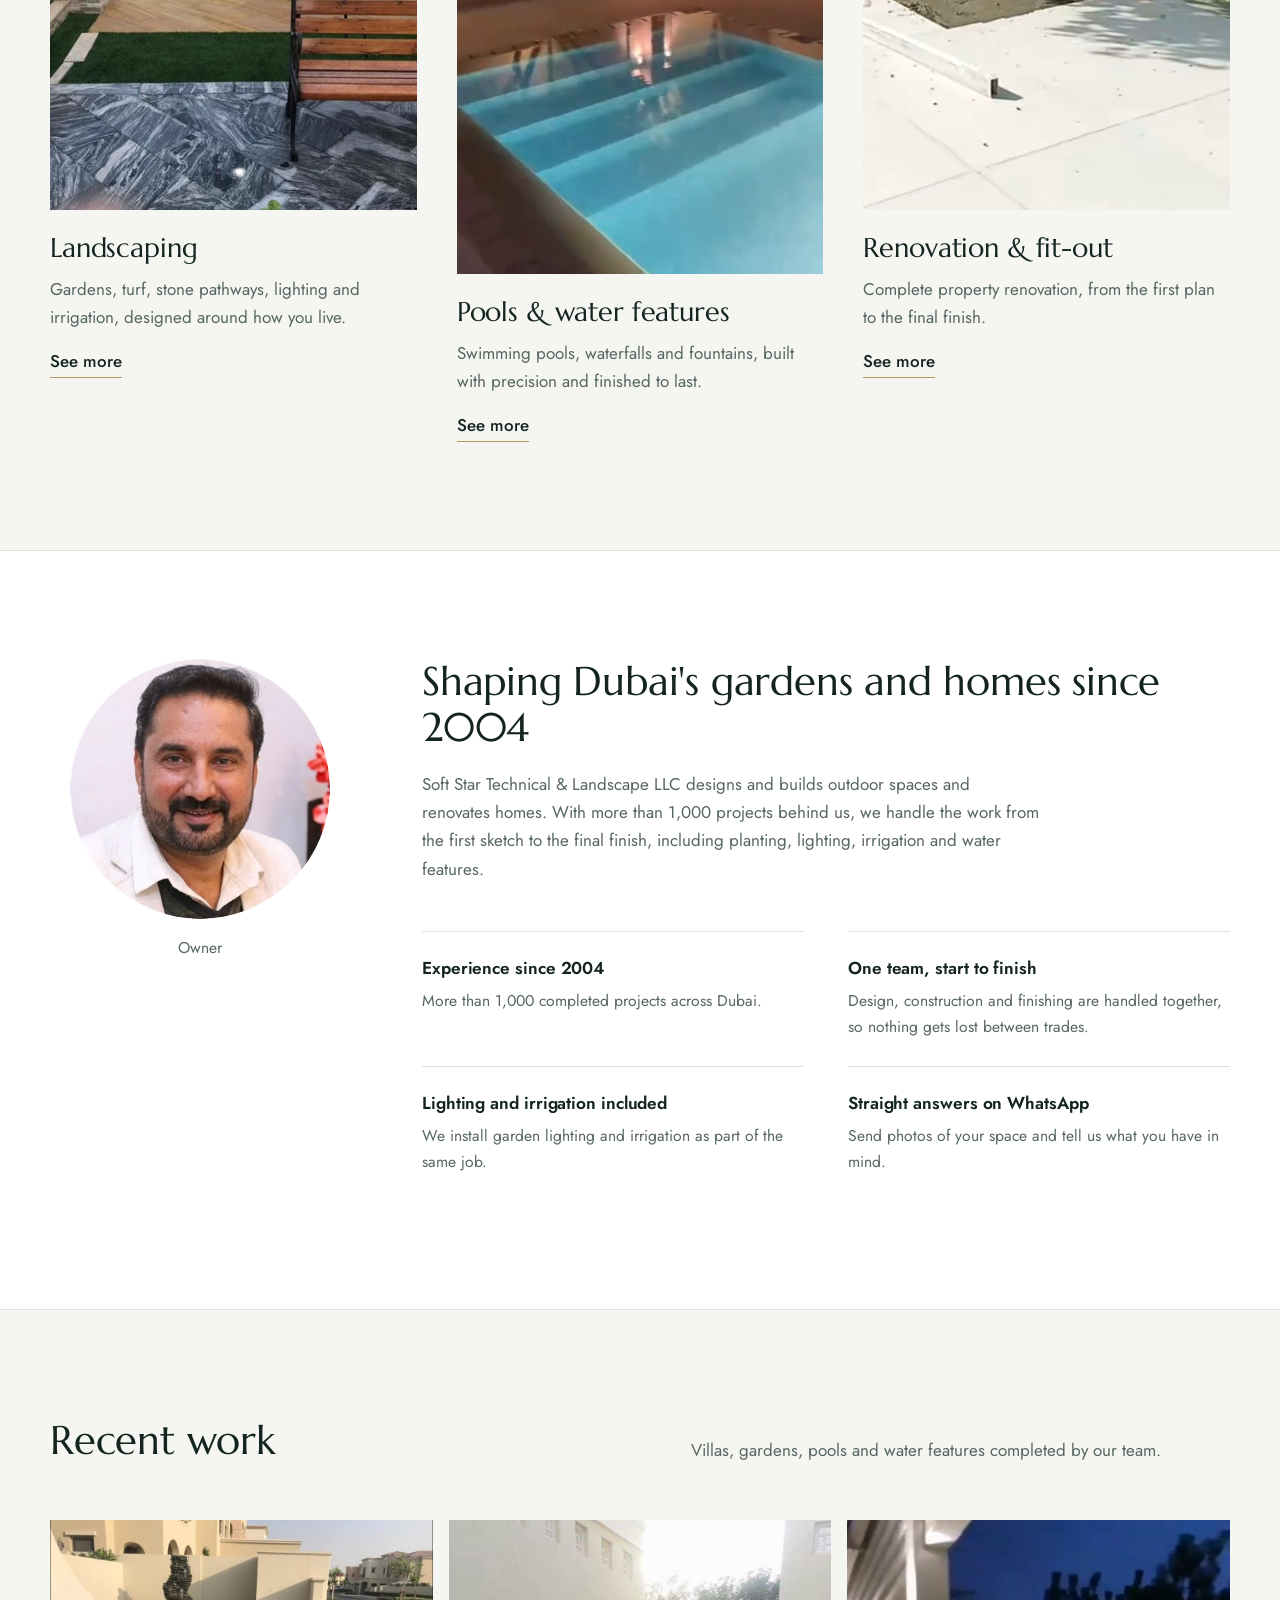
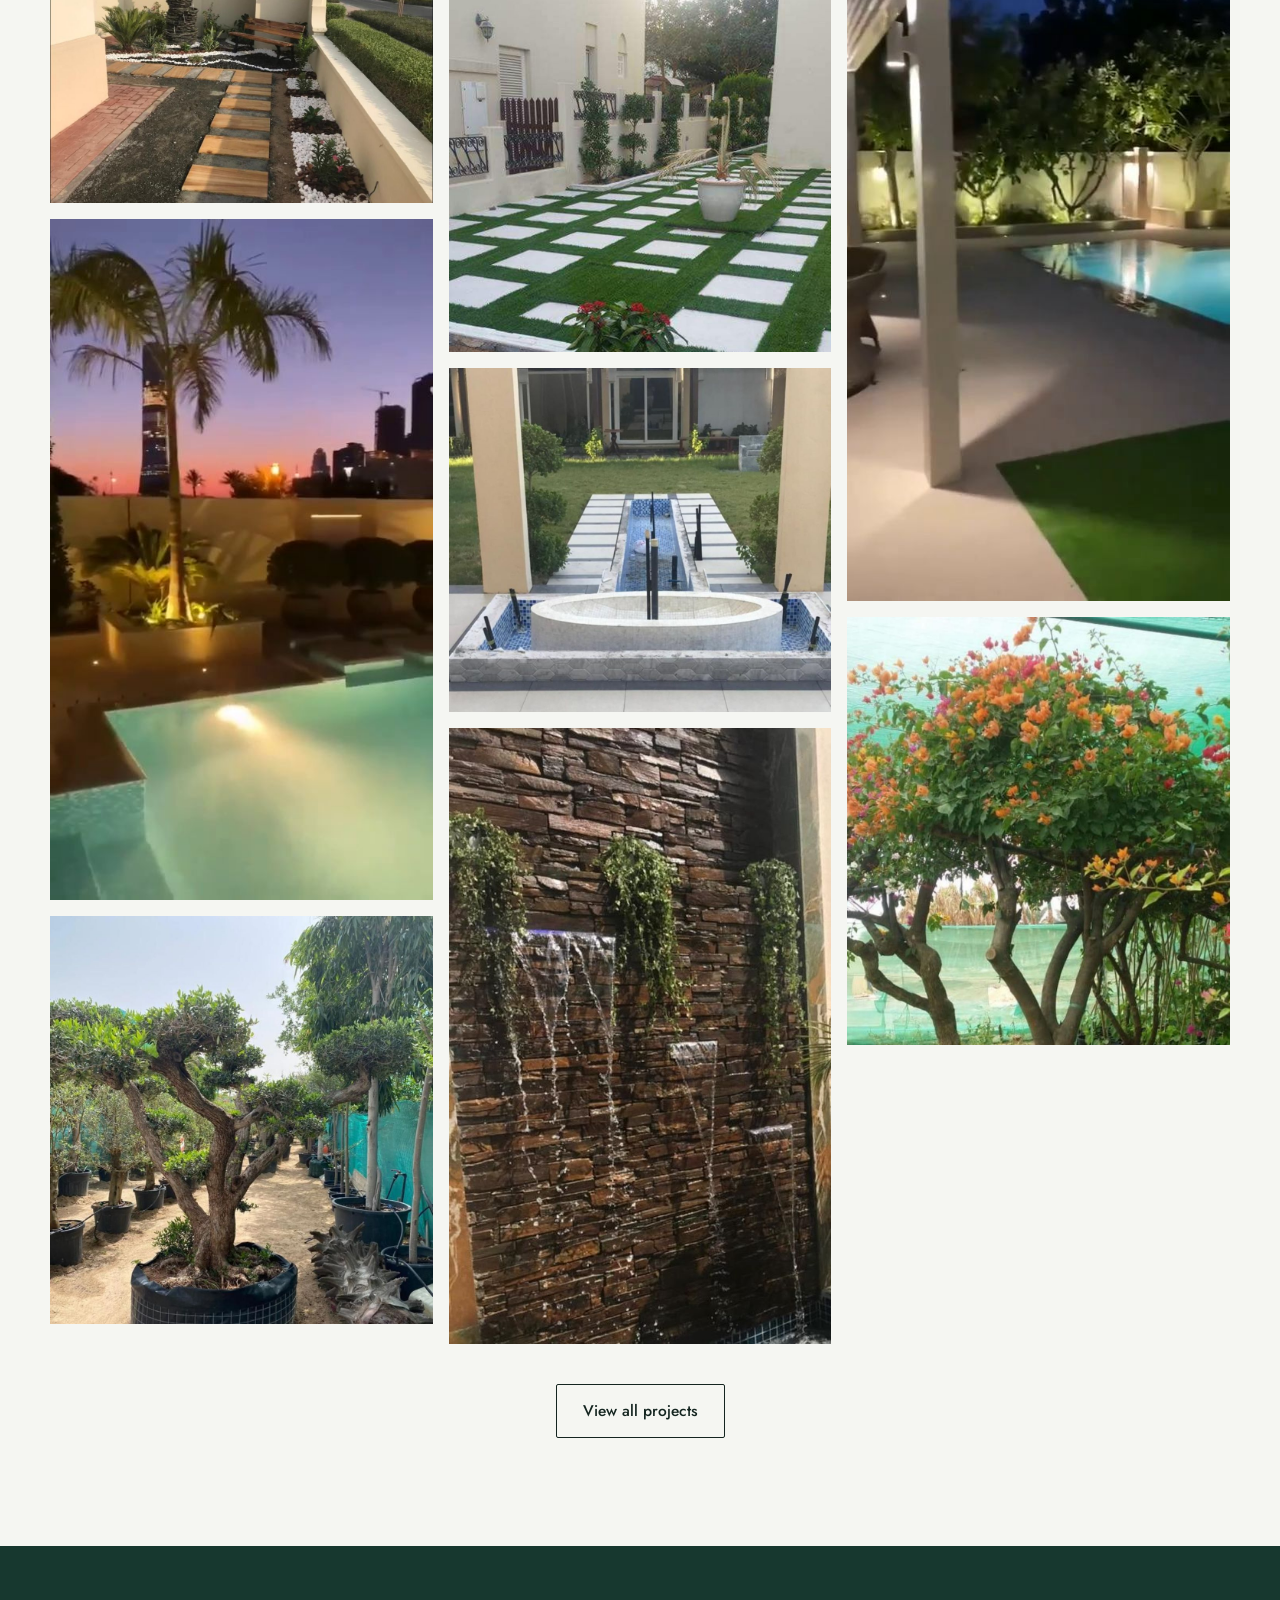
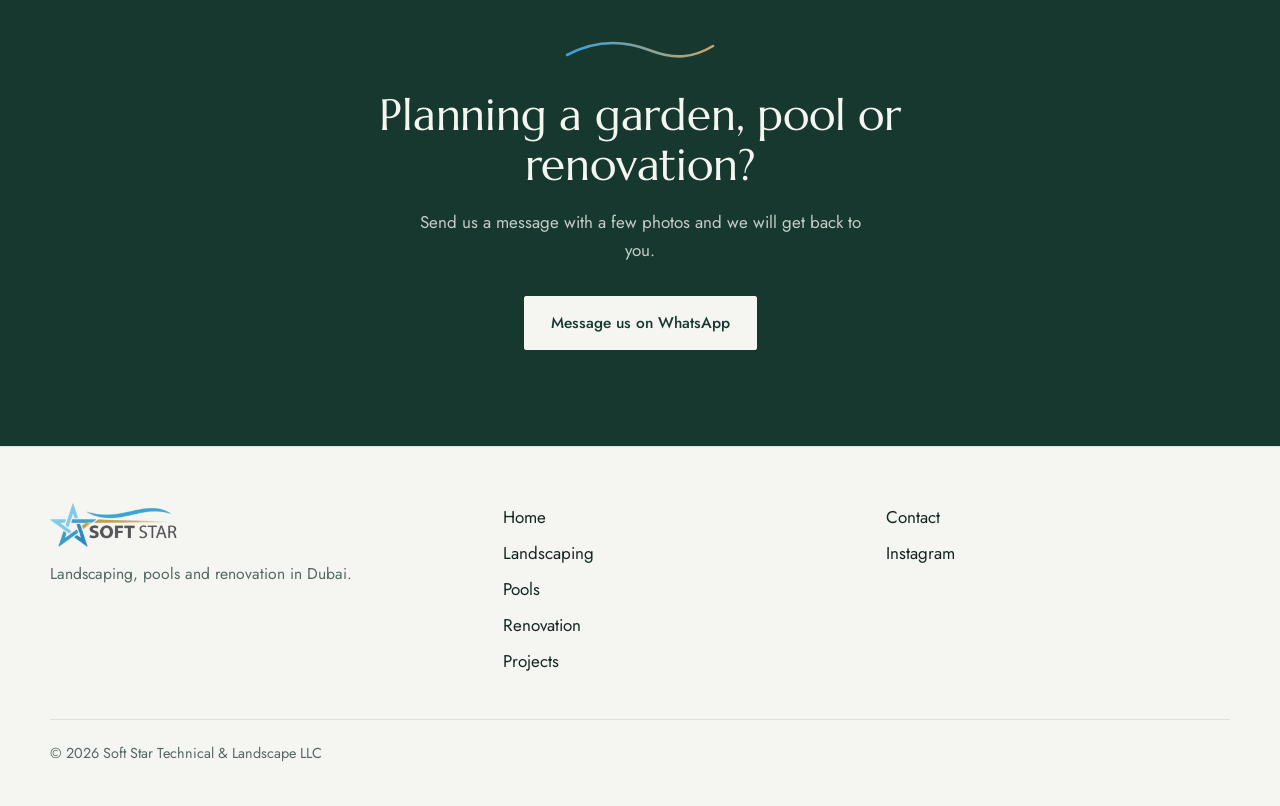
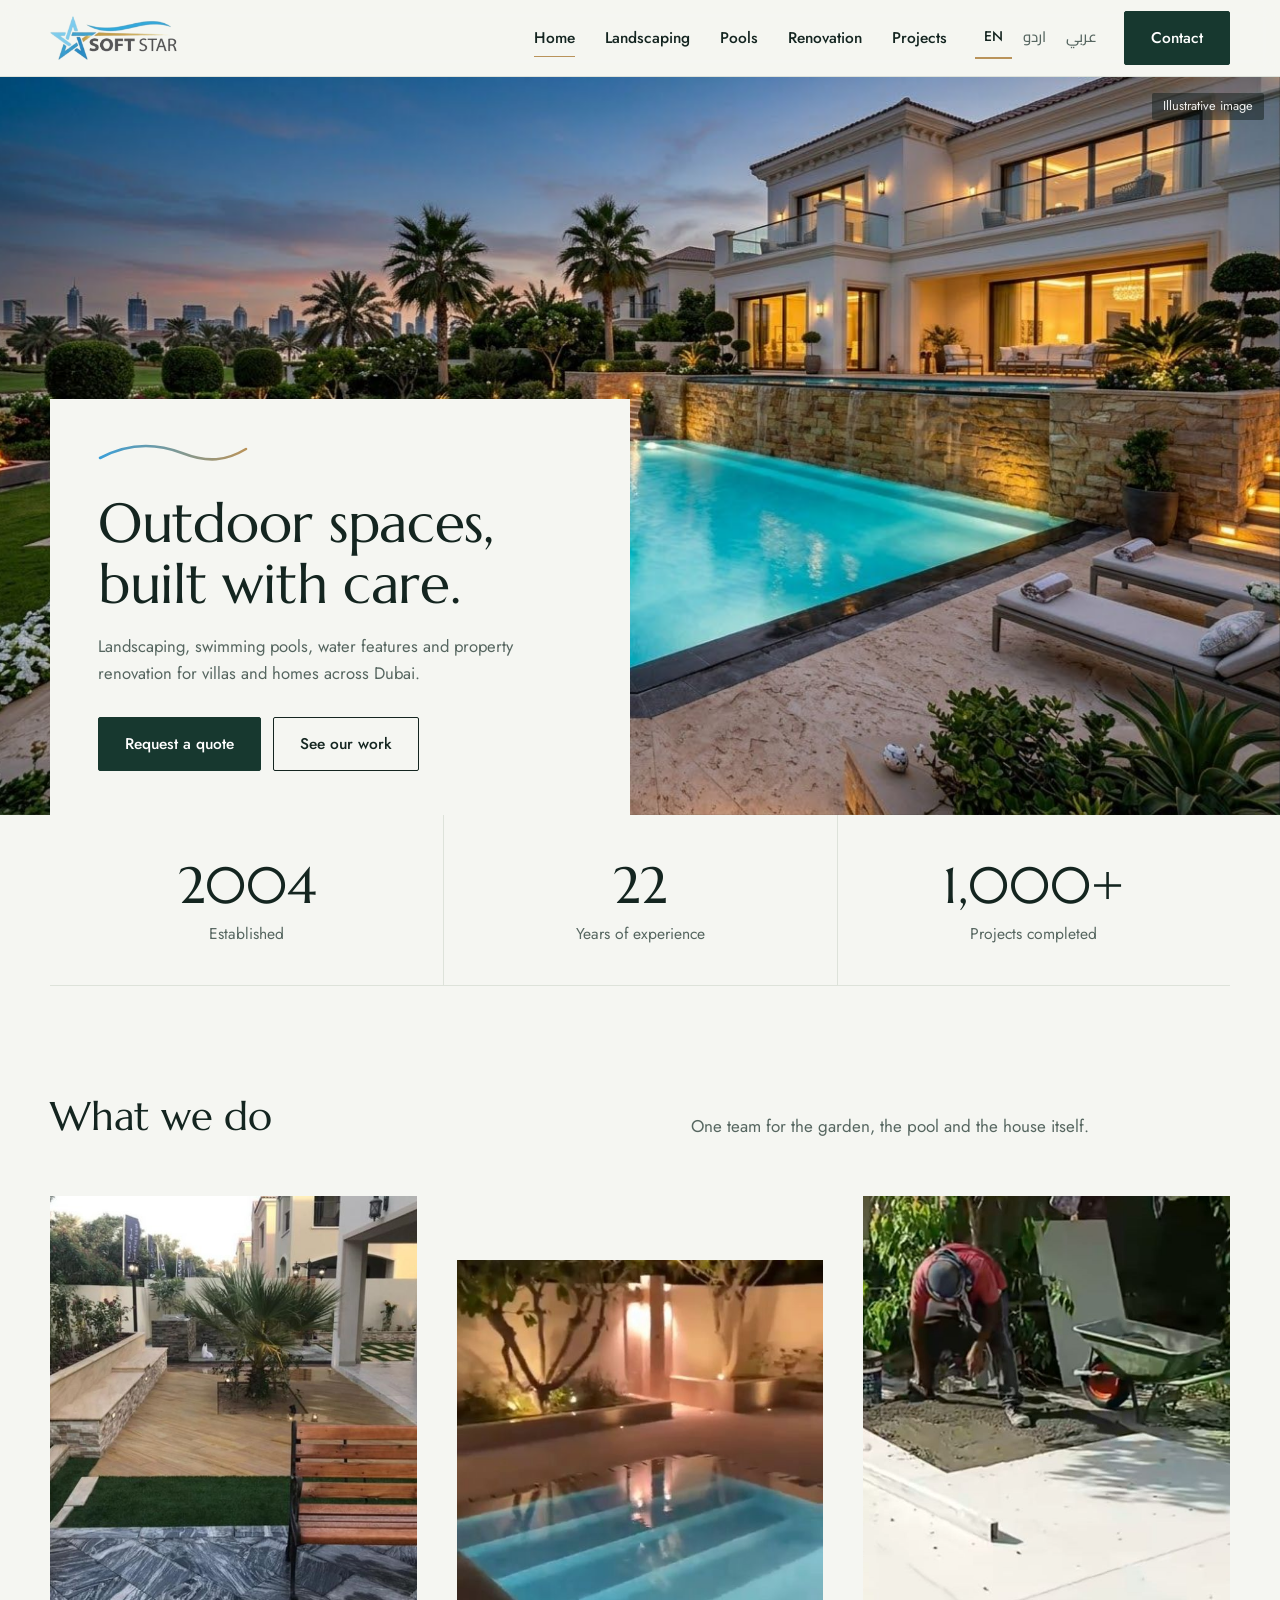
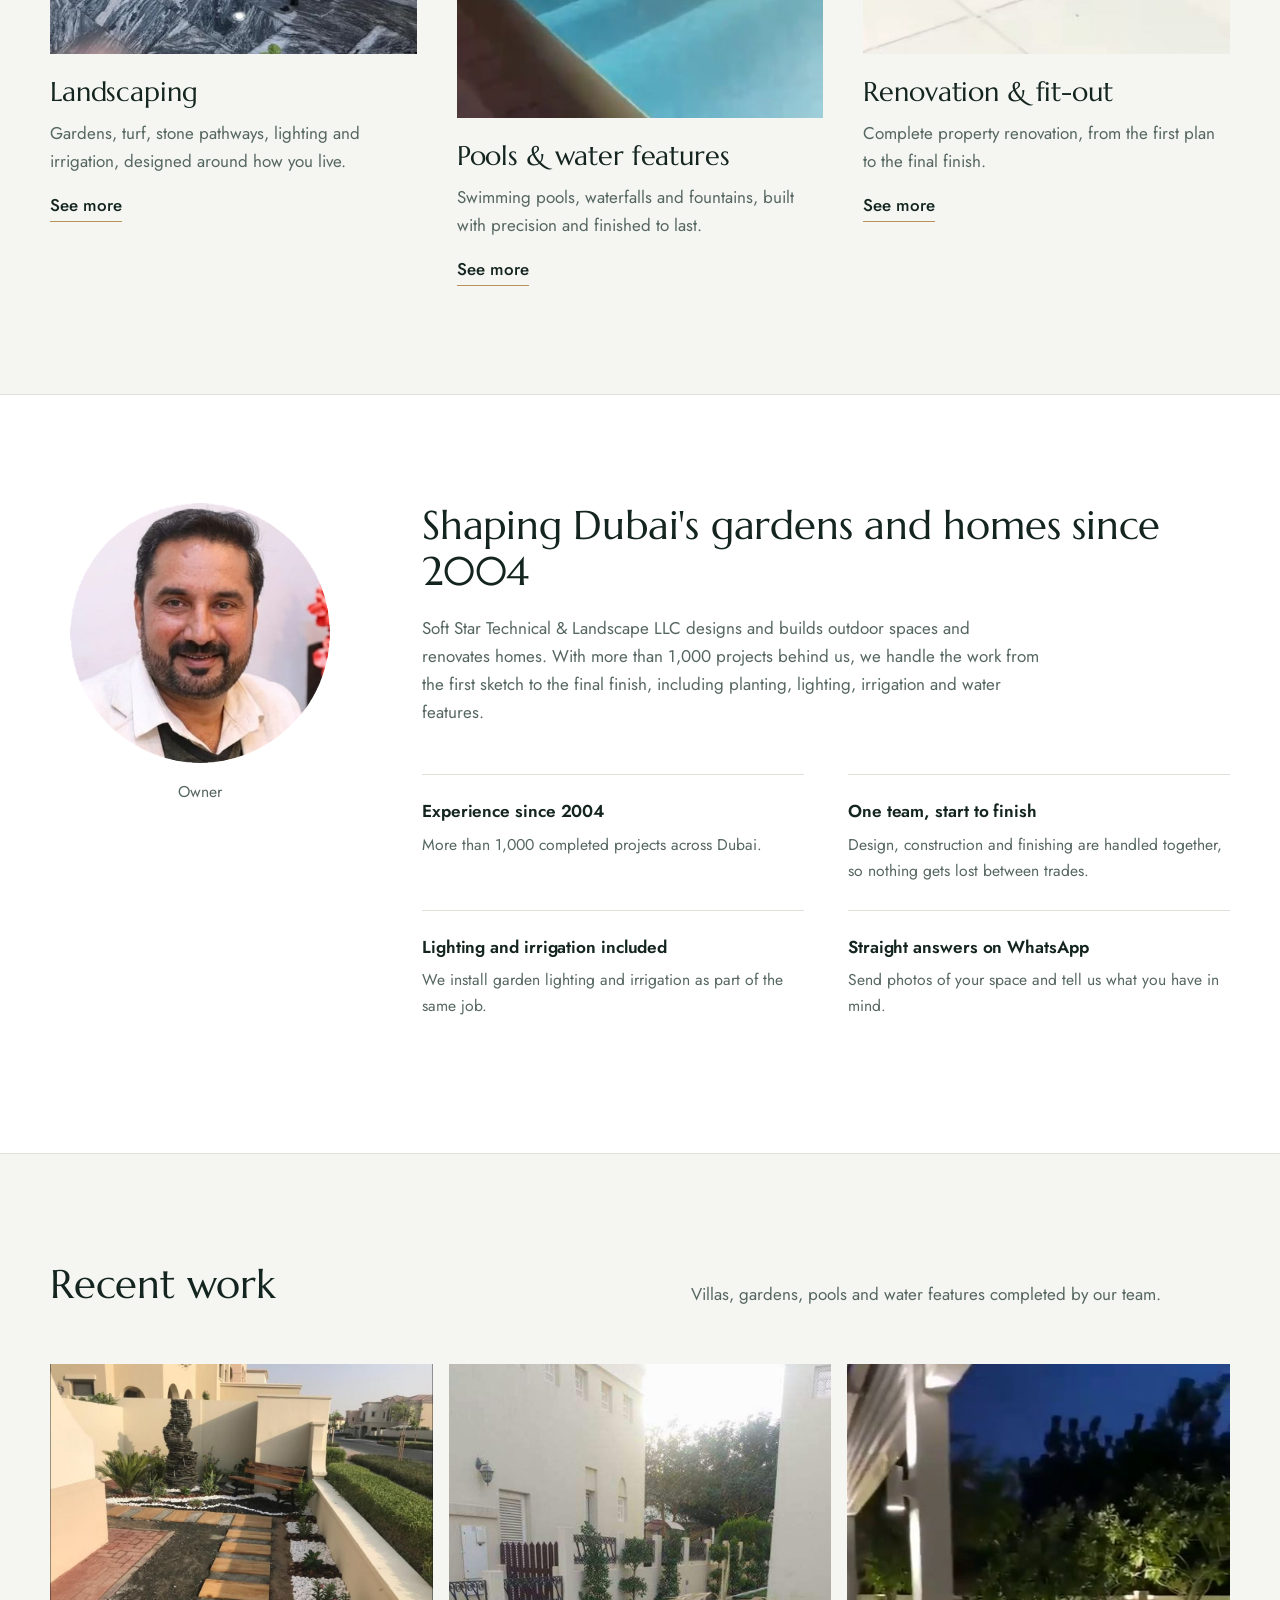
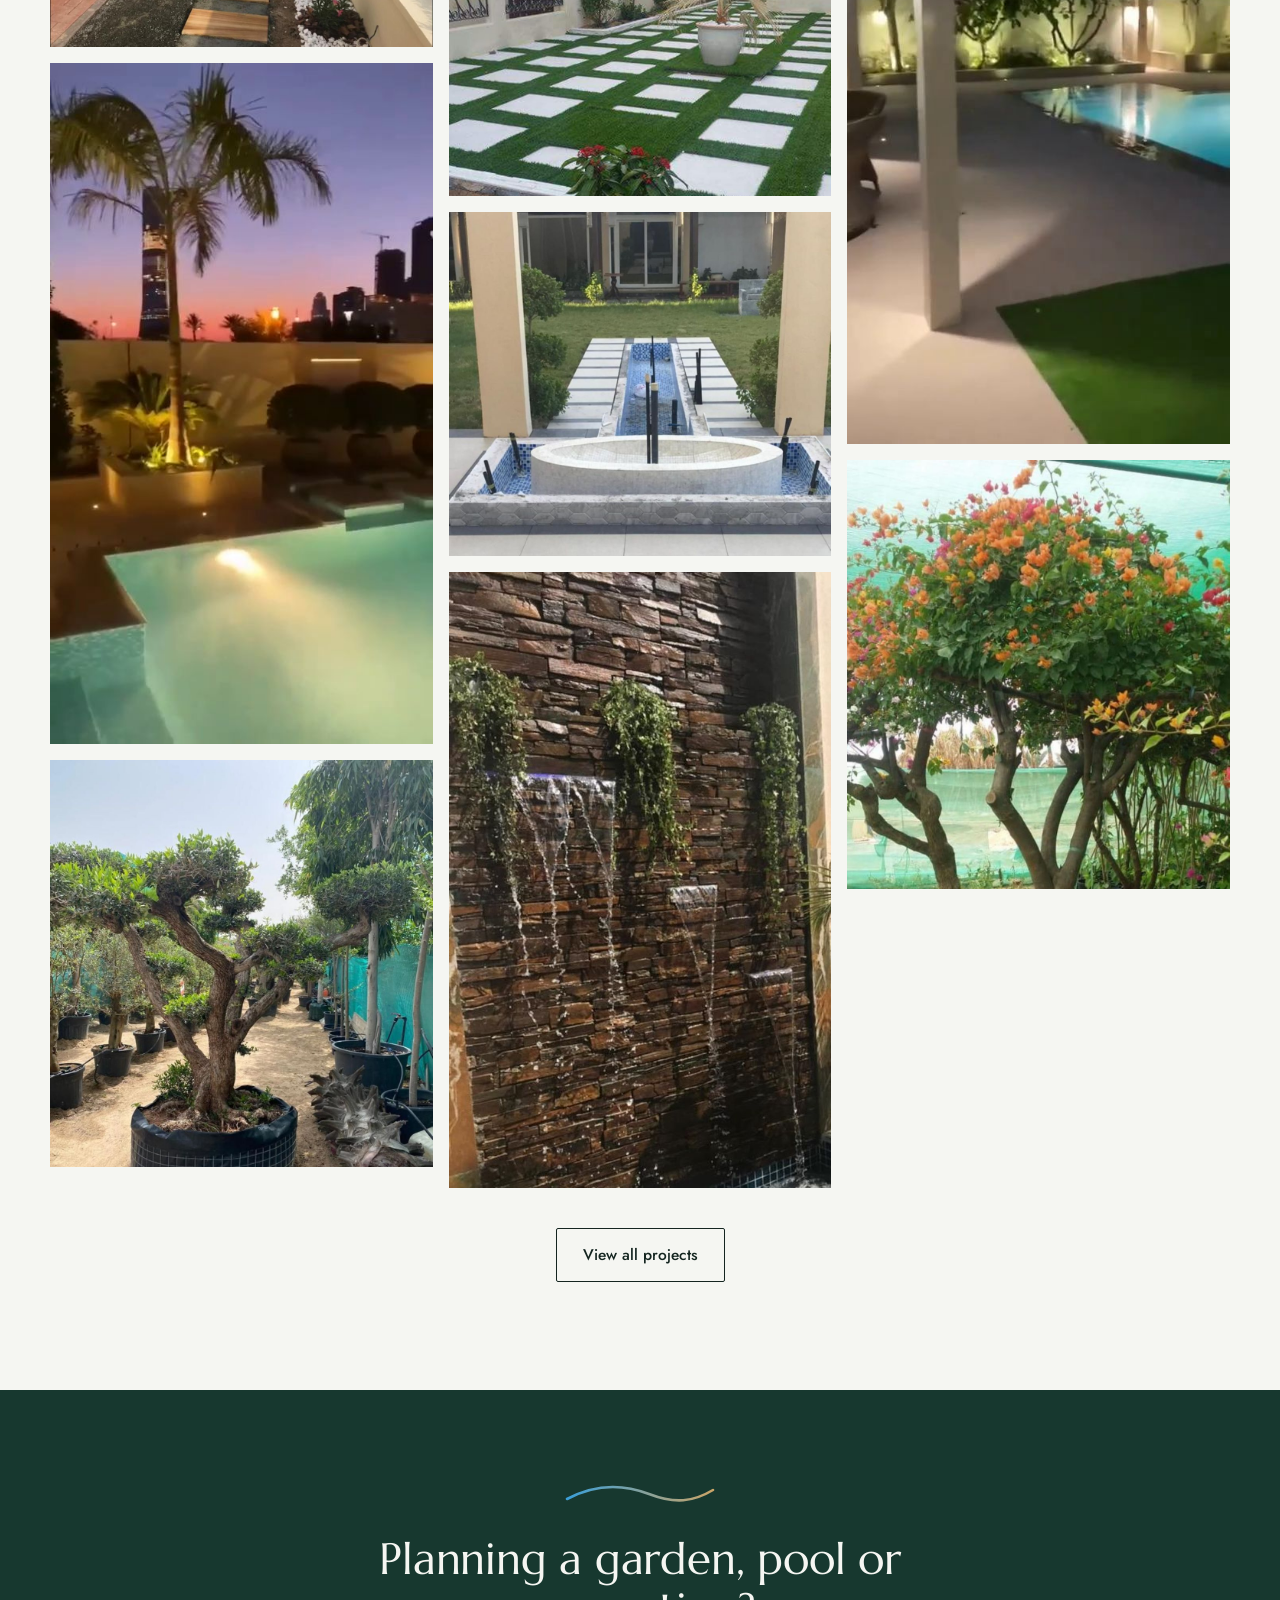
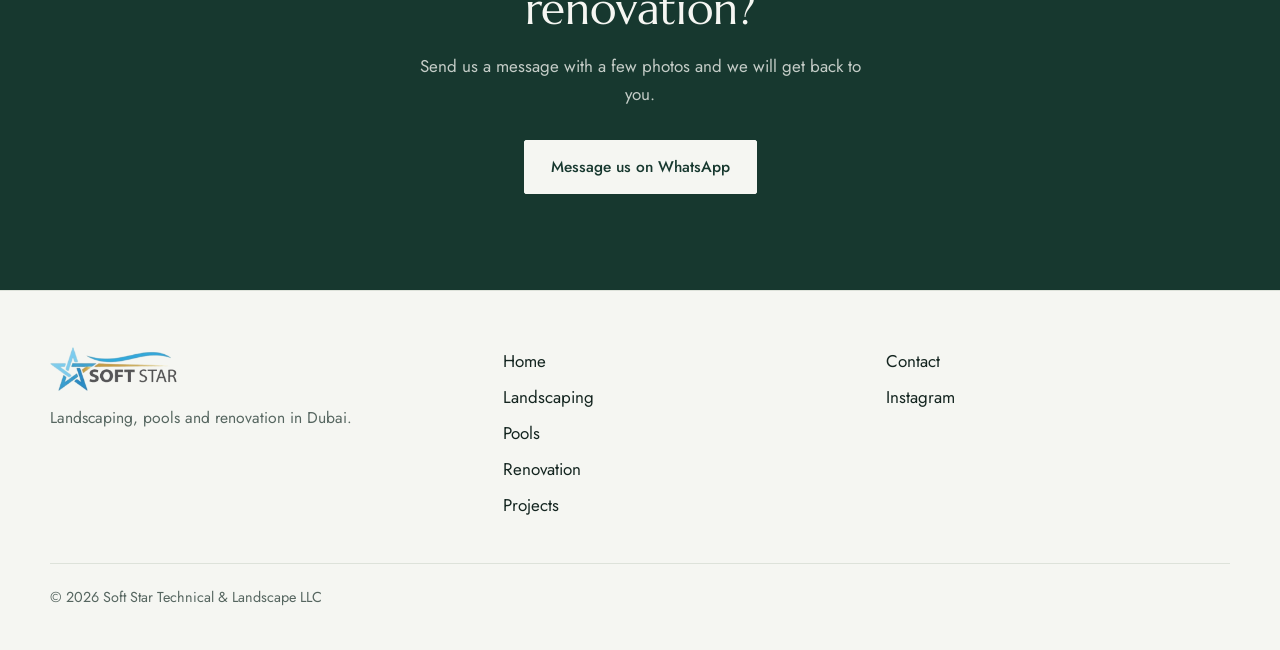
